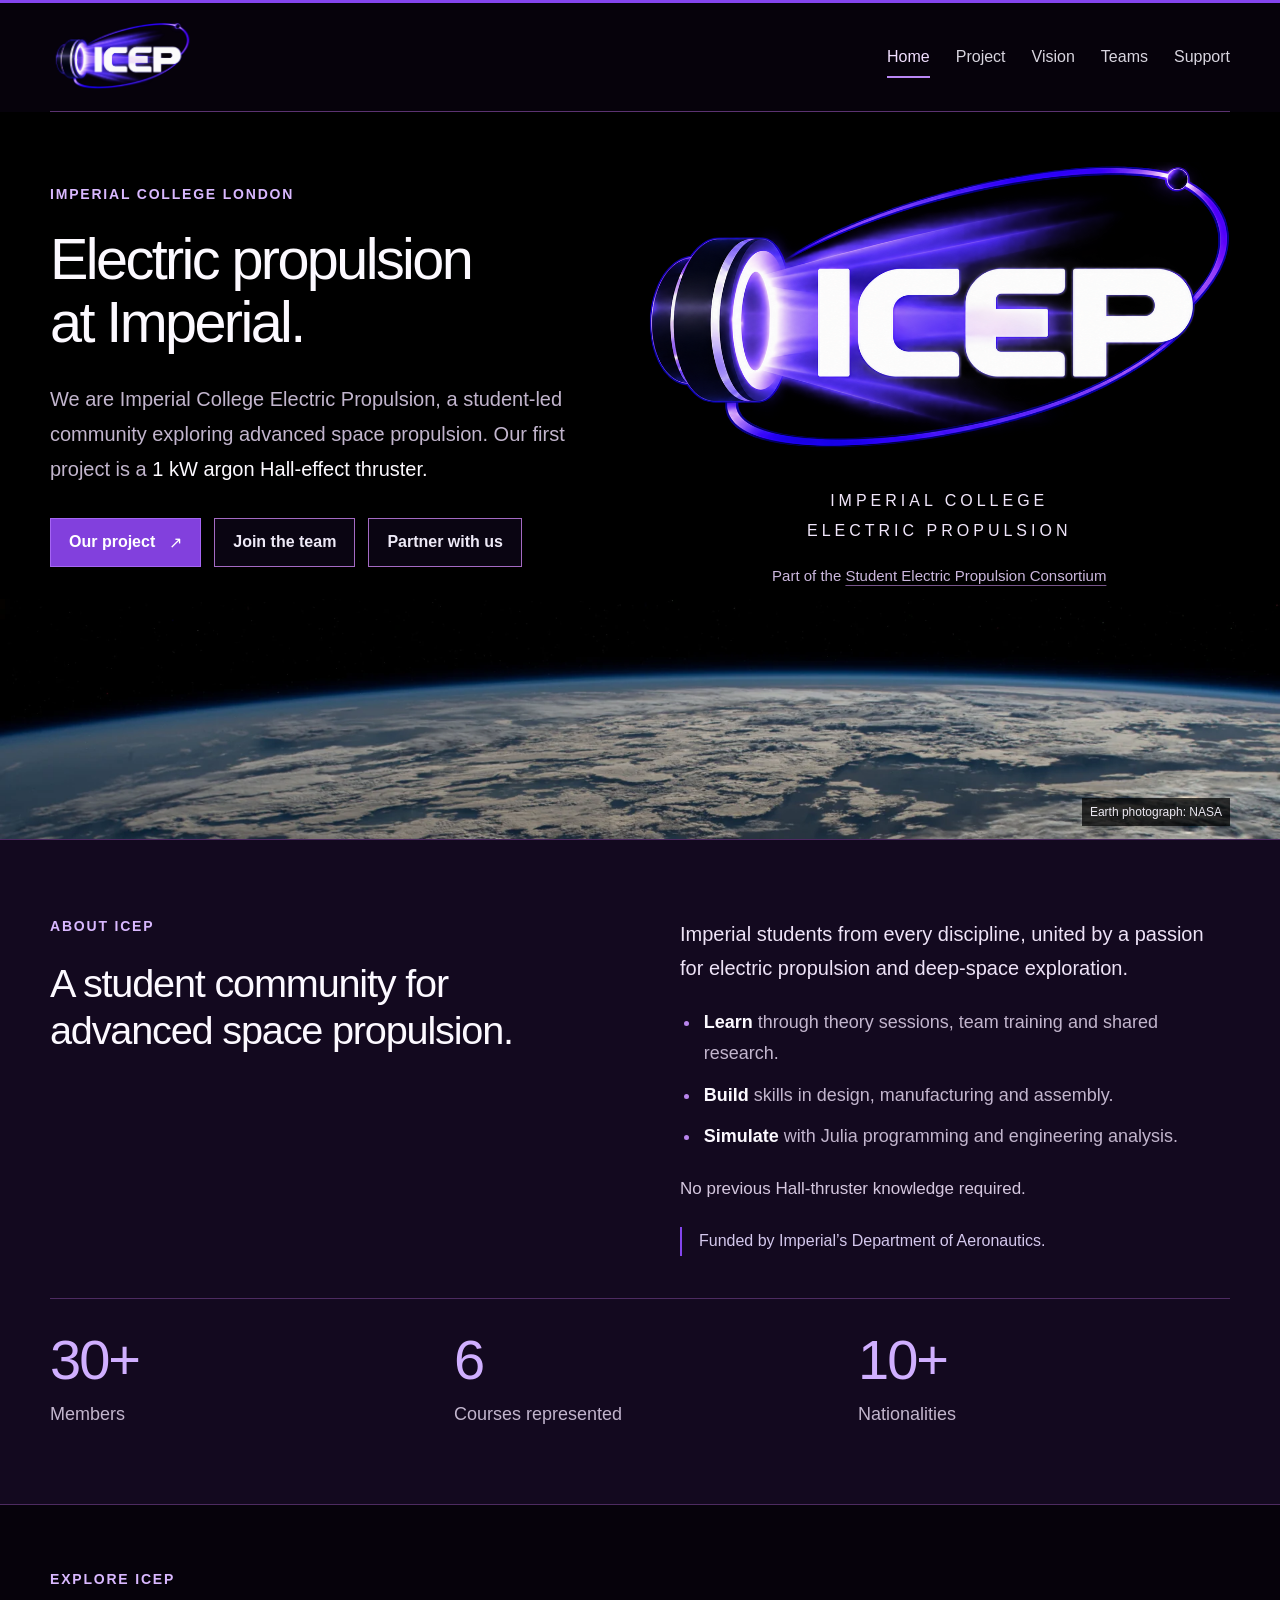
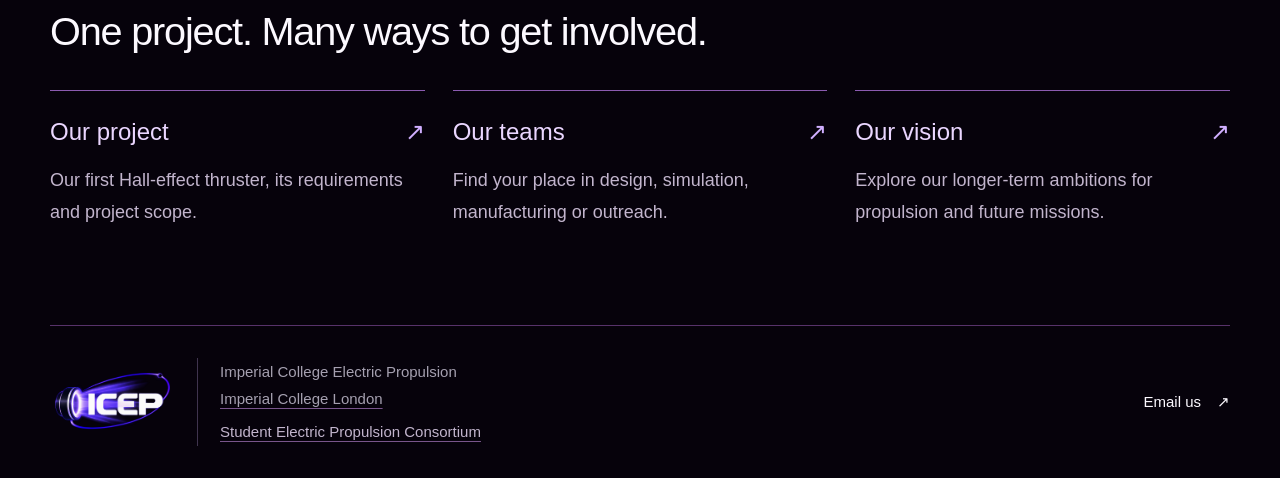
==== multi-page/index.html @ 4b4985ed "Shorten site copy and add a multi-page alternative Turn the About, project scope and future ambition" ====
<!doctype html>
<html lang="en-GB">
<head>
  <meta charset="utf-8">
  <meta name="viewport" content="width=device-width, initial-scale=1">
  <meta name="theme-color" content="#06020b">
  <meta name="description" content="Student-led electric propulsion at Imperial College London. Our first project: a 1 kW argon Hall-effect thruster.">
  <meta property="og:title" content="ICEP | Imperial College Electric Propulsion">
  <meta property="og:description" content="Student-led electric propulsion at Imperial College London. Our first project: a 1 kW argon Hall-effect thruster.">
  <meta property="og:type" content="website">
  <meta property="og:url" content="https://dce521.github.io/icep-website/multi-page/">
  <meta property="og:image" content="https://dce521.github.io/icep-website/assets/icep-logo.jpg">
  <link rel="canonical" href="https://dce521.github.io/icep-website/multi-page/">
  <link rel="icon" href="../assets/favicon-square.png" type="image/png" sizes="64x64">
  <link rel="preload" as="image" href="../assets/nasa-earth-horizon.webp">
  <link rel="stylesheet" href="../style.css?v=20261018-5">
  <link rel="stylesheet" href="multi-page.css?v=20261018-5">
  <title>ICEP | Imperial College Electric Propulsion</title>
</head>
<body id="top" class="multi-page">
  <a class="skip-link" href="#main">Skip to content</a>
  <header class="site-header wrap">
    <a class="brand" href="index.html" aria-label="ICEP home"><img src="../assets/icep-mark.webp" alt="Imperial College Electric Propulsion" width="1200" height="572" decoding="async"></a>
    <nav aria-label="Main navigation">
      <a href="index.html" aria-current="page">Home</a>
      <a href="project.html">Project</a>
      <a href="vision.html">Vision</a>
      <a href="teams.html">Teams</a>
      <a href="support.html">Support</a>
    </nav>
  </header>
  <main id="main">
<div class="hero-sky">
    <section class="hero wrap" aria-labelledby="hero-title">
      <div class="hero-copy">
        <p class="eyebrow">Imperial College London</p>
        <h1 id="hero-title">Electric propulsion<br>at Imperial.</h1>
        <p class="hero-intro">We are Imperial College Electric Propulsion, a student-led community exploring advanced space propulsion. Our first project is a <strong>1 kW argon Hall-effect thruster.</strong></p>
        <div class="hero-actions"><a class="button button-primary" href="project.html">Our project <span aria-hidden="true">↗</span></a><a class="button button-secondary" href="support.html#involved">Join the team</a><a class="button button-secondary" href="support.html#sponsor-contact">Partner with us</a></div>
      </div>
      <div class="hero-art"><img src="../assets/icep-mark.webp" alt="ICEP’s violet thruster and orbit logo" width="1200" height="572" decoding="async" fetchpriority="high"><p class="hero-wordmark">Imperial College<br>Electric Propulsion</p><p class="consortium-subtitle">Part of the <a href="https://www.isepc.org/" target="_blank" rel="noopener noreferrer">Student Electric Propulsion Consortium<span class="sr-only"> (opens in a new tab)</span></a></p></div>
    </section>
    <p class="earth-credit"><a href="https://www.nasa.gov/image-article/earths-limb-or-horizon/" target="_blank" rel="noopener noreferrer">Earth photograph: NASA<span class="sr-only"> (opens in a new tab)</span></a></p>
    </div>
    
<section class="about-section" id="about" aria-labelledby="about-title">
      <div class="wrap section-grid">
        <div><p class="eyebrow">About ICEP</p><h2 id="about-title">A student community for advanced space propulsion.</h2></div>
        <div class="section-copy">
          <p class="about-lead">Imperial students from every discipline, united by a passion for electric propulsion and deep-space exploration.</p>
          <ul class="digest-list about-features"><li><strong>Learn</strong> through theory sessions, team training and shared research.</li><li><strong>Build</strong> skills in design, manufacturing and assembly.</li><li><strong>Simulate</strong> with Julia programming and engineering analysis.</li></ul>
          <p class="welcome-note">No previous Hall-thruster knowledge required.</p>
          <p class="support-note">Funded by Imperial’s Department of Aeronautics.</p>
        </div>
      </div>
      <dl class="community-stats wrap" aria-label="Our community">
        <div><dt>Members</dt><dd>30+</dd></div>
        <div><dt>Courses represented</dt><dd>6</dd></div>
        <div><dt>Nationalities</dt><dd>10+</dd></div>
      </dl>
    </section>
    
    <section class="page-paths wrap" aria-labelledby="explore-title">
      <p class="eyebrow">Explore ICEP</p>
      <h2 id="explore-title">One project. Many ways to get involved.</h2>
      <div class="page-path-grid">
        <a href="project.html"><h3>Our project <span aria-hidden="true">↗</span></h3><p>Our first Hall-effect thruster, its requirements and project scope.</p></a>
        <a href="teams.html"><h3>Our teams <span aria-hidden="true">↗</span></h3><p>Find your place in design, simulation, manufacturing or outreach.</p></a>
        <a href="vision.html"><h3>Our vision <span aria-hidden="true">↗</span></h3><p>Explore our longer-term ambitions for propulsion and future missions.</p></a>
      </div>
    </section>
  </main>
<footer class="site-footer wrap">
    <div class="footer-identity"><a class="footer-logo" href="index.html" aria-label="ICEP home"><img src="../assets/icep-mark.webp" alt="" width="1200" height="572" decoding="async"></a><p>Imperial College Electric Propulsion<br><a href="https://www.imperial.ac.uk/" target="_blank" rel="noopener noreferrer">Imperial College London<span class="sr-only"> (opens in a new tab)</span></a><br><span class="footer-consortium"><a href="https://www.isepc.org/" target="_blank" rel="noopener noreferrer">Student Electric Propulsion Consortium<span class="sr-only"> (opens in a new tab)</span></a></span></p></div>
    <a class="footer-link" href="mailto:icelectricprop@gmail.com">Email us <span aria-hidden="true">↗</span></a>
  </footer>

</body>
</html>
---- style.css ----
:root{--black:#06020b;--panel:#13091f;--white:#fcf9ff;--muted:#c2b5cd;--purple:#8445ee;--lilac:#d0afff;--line:#40284e;--max:1180px;font-family:Arial,Helvetica,sans-serif;color:var(--white);background:var(--black);font-synthesis:none}
*{box-sizing:border-box}html{scroll-behavior:auto;scroll-padding-top:30px}body{margin:0;-webkit-font-smoothing:antialiased;border-top:3px solid var(--purple)}a{color:inherit;text-decoration:none}a:focus-visible{outline:2px solid var(--lilac);outline-offset:6px}img{display:block;max-width:100%;height:auto}::selection{background:var(--purple);color:#fff}
.wrap{width:min(calc(100% - 96px),var(--max));margin-inline:auto}.skip-link{position:fixed;top:10px;left:10px;z-index:10;padding:12px 18px;background:#fff;color:#000;transform:translateY(-160%)}.skip-link:focus{transform:translateY(0)}.sr-only{position:absolute;width:1px;height:1px;padding:0;margin:-1px;overflow:hidden;clip:rect(0,0,0,0);white-space:nowrap;border:0}
.site-header{display:flex;align-items:center;justify-content:space-between;gap:32px;min-height:109px;border-bottom:1px solid var(--line)}.brand{display:block;width:120px;flex-shrink:0}.brand img{width:100%}nav{display:flex;align-items:center;gap:32px;font-size:18px}nav a{padding:12px 0;color:#d8d5df}nav a:hover,.footer-link:hover{color:var(--lilac)}.external-link{display:flex;align-items:center;gap:12px}
.hero{display:grid;grid-template-columns:1.05fr 1.15fr;align-items:center;gap:12px;min-height:570px;padding-block:57px 65px}.hero-copy{position:relative;z-index:1}.eyebrow{text-transform:uppercase;font-size:14px;font-weight:600;letter-spacing:1.8px;line-height:1.5;color:var(--lilac);margin:0 0 23px}h1{font-size:clamp(48px,4.5vw,72px);font-weight:500;line-height:1.1;letter-spacing:-2.6px;margin:0 0 27px}.hero-intro{font-size:20px;line-height:1.85;max-width:425px;color:var(--muted);margin:0}.hero-intro strong{font-weight:400;color:var(--white)}.hero-actions{display:flex;gap:13px;flex-wrap:wrap;margin-top:31px}.button{display:inline-flex;align-items:center;justify-content:center;gap:27px;min-height:47px;padding:14px 21px;font-size:16px;font-weight:600;border:1px solid transparent}.button-primary{background:var(--purple);color:white}.button-primary:hover{background:#8247f0}.button-secondary{border-color:#514662;color:#eeeaf7}.button-secondary:hover{border-color:var(--lilac)}.hero-art{min-width:0;align-self:center;margin-right:-24px}.hero-art img{width:100%;height:auto}
.about-section{background:var(--panel);border-block:1px solid var(--line);padding-block:76px}.section-grid{display:grid;grid-template-columns:1fr 1fr;gap:80px}h2{font-size:clamp(34px,3.1vw,48px);line-height:1.2;letter-spacing:-1.2px;font-weight:500;margin:0}.section-copy{padding-top:1px}.section-copy p,.project-intro>p,.involved-grid p{font-size:18px;line-height:1.85;color:var(--muted);margin:0 0 18px}.section-copy p:last-child{margin-bottom:0}.section-copy .support-note{font-size:16px;color:#d4c8ed;border-left:2px solid var(--purple);padding-left:17px;margin-top:26px}
.project-section{padding-block:76px 72px}.project-heading{display:flex;align-items:center;justify-content:space-between;gap:25px;margin-bottom:30px}.project-heading .eyebrow{margin:0}.status{font-size:14px;color:#d3bfff;border:1px solid #4d376c;background:#211332;padding:7px 12px;border-radius:3px}.project-grid{display:grid;grid-template-columns:1.1fr .9fr;gap:100px}.project-intro h2{font-size:clamp(40px,3.7vw,56px);margin-bottom:25px}.project-intro>p{max-width:450px}.project-facts{display:grid;grid-template-columns:1fr 1fr;align-content:start;gap:32px 30px;margin:4px 0 0;border-top:1px solid var(--line);padding-top:23px}.project-facts>div:last-child{grid-column:1/-1;border-top:1px solid var(--line);padding-top:23px}.project-facts dt{font-size:15px;color:var(--muted);margin:0 0 13px}.project-facts dd{font-size:72px;line-height:1;font-weight:400;letter-spacing:-3px;color:var(--lilac);margin:0}.project-facts dd>span{font-size:40px;letter-spacing:-1px}.project-facts .fact-text{font-size:30px;letter-spacing:-.7px;line-height:1.4;color:var(--white);margin-top:22px}.project-facts .fact-scope{font-size:21px;line-height:1.5;letter-spacing:0;color:#e0dbe9}
.work-areas{display:grid;grid-template-columns:repeat(3,1fr);gap:38px;margin-top:48px;border-top:1px solid var(--line);padding-top:29px}.area-line{display:block;width:25px;height:2px;background:var(--purple);margin-bottom:18px}h3{font-size:21px;font-weight:500;line-height:1.4;margin:0 0 14px}.work-areas p{font-size:18px;line-height:1.8;color:var(--muted);margin:0}.text-link{display:inline-flex;align-items:center;gap:24px;font-size:16px;line-height:1.6;color:var(--lilac);padding-block:8px;border-bottom:1px solid #67438f;margin-top:30px}.text-link:hover{color:white;border-color:var(--lilac)}.text-link span[aria-hidden]{font-size:21px}
.involved-section{background:var(--panel);border-block:1px solid var(--line);padding-block:63px 66px}.involved-section .eyebrow{margin-bottom:17px}.involved-section h2{font-size:clamp(34px,3.2vw,48px)}.involved-grid{display:grid;grid-template-columns:1fr 1fr;gap:80px;margin-top:36px}.involved-grid article{padding-top:25px;border-top:1px solid #372d47}.involved-grid h3{font-size:22px;color:#f2eafa}.involved-grid p{margin-bottom:0;max-width:440px}.involved-grid .text-link{margin-top:15px}
.site-footer{display:flex;align-items:center;justify-content:space-between;gap:30px;padding-block:32px}.footer-identity{display:flex;align-items:center;gap:22px}.footer-identity>a{font-size:30px;letter-spacing:-.6px;font-weight:700}.footer-identity p{font-size:14px;color:#a5a0b0;line-height:1.6;margin:0;border-left:1px solid #3f344e;padding-left:22px}.footer-link{font-size:15px;display:flex;gap:16px;padding-block:10px}
@media(min-width:1450px){.hero{min-height:610px}.hero-art{margin-right:-40px}}
@media(max-width:1000px){.wrap{width:calc(100% - 64px)}.hero{grid-template-columns:1.15fr 1fr;min-height:520px;gap:0}.hero-art{margin-right:-15px}.hero-intro{font-size:18px}.section-grid{gap:45px}.project-grid{gap:50px}.involved-grid{gap:50px}.work-areas{gap:28px}.project-facts .fact-text{font-size:26px}}
@media(max-width:740px){.wrap{width:calc(100% - 40px)}.site-header{min-height:92px;gap:18px}.brand{width:95px}nav{gap:18px;font-size:15px}.external-link{gap:5px}.hero{grid-template-columns:1fr;padding-block:38px 23px;gap:14px;min-height:0}.eyebrow{font-size:13px;margin-bottom:19px}h1{font-size:clamp(44px,7.2vw,56px);letter-spacing:-1.8px;margin-bottom:23px}.hero-intro{max-width:470px;font-size:18px}.hero-actions{margin-top:25px}.hero-art{margin:0 auto;width:min(100%,470px)}.section-grid{grid-template-columns:1fr;gap:26px}.about-section{padding-block:49px}.section-copy p,.project-intro>p,.involved-grid p{font-size:18px}.project-section{padding-block:49px}.project-heading{margin-bottom:28px}.project-grid{grid-template-columns:1fr;gap:20px}.project-intro h2{font-size:42px}.project-facts{margin-top:2px;gap:24px;padding-top:22px}.project-facts dd{font-size:62px}.project-facts .fact-text{font-size:28px;margin-top:15px}.project-facts .fact-scope{font-size:19px}.project-facts>div:last-child{padding-top:18px}.work-areas{grid-template-columns:1fr;gap:25px;margin-top:32px;padding-top:26px}.work-areas article{display:grid;grid-template-columns:20px 1fr;gap:0 15px}.area-line{width:17px;margin-top:10px;margin-bottom:0}.work-areas h3{margin:0 0 9px;font-size:20px}.work-areas p{grid-column:2;font-size:18px}.project-section>.text-link{margin-top:25px}.involved-section{padding-block:47px}.involved-grid{gap:26px;grid-template-columns:1fr;margin-top:27px}.involved-grid article{padding-top:22px}.involved-grid .text-link{margin-top:11px}.footer-identity{gap:15px}.footer-identity p{padding-left:15px;font-size:12px}.footer-identity>a{font-size:26px}.footer-link{font-size:14px;gap:10px}.site-footer{padding-block:27px;gap:15px}}
@media(max-width:440px){.site-header{flex-wrap:wrap;justify-content:center;gap:0;padding-block:7px 12px}.brand{width:106px}nav{width:100%;justify-content:center;gap:23px;font-size:14px}nav a{padding-block:8px}.hero{padding-top:32px}h1{font-size:44px}.button{font-size:15px;padding:13px 18px;min-height:44px}.hero-actions{gap:10px}.hero-art{margin-top:0}.project-intro h2{font-size:40px}.project-facts{grid-template-columns:.8fr 1.2fr}.project-facts .fact-text{font-size:28px}.footer-identity p{font-size:12px;max-width:160px}.footer-identity{gap:10px}.footer-identity p{padding-left:10px}.footer-link{gap:5px}.status{font-size:13px;padding:6px 9px}}
.brand{width:145px}
nav{gap:26px}
.teams-section{border-top:1px solid var(--line);padding-block:66px 70px}
.teams-heading{display:grid;grid-template-columns:1.2fr 1fr;align-items:end;gap:80px;margin-bottom:34px}
.teams-heading .eyebrow{margin-bottom:17px}
.teams-heading>p{font-size:18px;line-height:1.8;color:var(--muted);margin:0;max-width:360px}
.team-list{border-top:1px solid var(--line)}
.team-list article{display:grid;grid-template-columns:32px 1fr 1.6fr;align-items:start;gap:25px;padding:25px 0;border-bottom:1px solid var(--line)}
.team-number{color:var(--lilac);font-size:14px;line-height:2.4}
.team-list h3{font-size:22px;line-height:1.6;margin:0}
.team-list p{font-size:18px;line-height:1.85;color:var(--muted);margin:0;max-width:490px}
.social-links{list-style:none;margin:36px 0 0;padding:24px 0 0;display:flex;flex-wrap:wrap;gap:12px 32px;border-top:1px solid var(--line)}
.social-links a{display:flex;align-items:center;gap:15px;font-size:16px;color:#ddd6eb;padding-block:8px}
.social-links a:hover{color:var(--lilac)}
.email-link{overflow-wrap:anywhere}
.sponsors-section{display:grid;grid-template-columns:1fr 1fr;gap:80px;align-items:start;padding-block:65px 68px}
.sponsors-section .eyebrow{margin-bottom:17px}
.sponsor-item{padding-top:8px}
.sponsor-logo{display:block;width:min(100%,340px);padding-block:12px}
.sponsor-logo img{width:100%;height:auto}
.sponsor-item p{font-size:18px;line-height:1.7;color:#e8e3ef;margin:17px 0 0}
.sponsor-item p span{display:block;color:var(--muted);font-size:15px;margin-top:3px}
.site-footer{border-top:1px solid var(--line)}
@media(max-width:1000px){nav{gap:22px;font-size:16px}.brand{width:135px}.teams-heading{gap:45px}.team-list article{grid-template-columns:24px 1fr 1.5fr;gap:20px}.sponsors-section{gap:50px}}
@media(max-width:740px){.brand{width:115px}nav{gap:17px;font-size:15px}.teams-section{padding-block:47px}.teams-heading{grid-template-columns:1fr;gap:19px;margin-bottom:27px}.team-list article{grid-template-columns:22px 1fr;gap:6px 15px;padding:22px 0}.team-list h3{font-size:21px}.team-list p{grid-column:2}.team-number{line-height:2.5}.social-links{gap:8px 26px;margin-top:28px;padding-top:18px}.social-links a{font-size:15px;gap:10px}.sponsors-section{grid-template-columns:1fr;gap:28px;padding-block:47px}.sponsor-logo{width:min(100%,310px)}.sponsor-item{padding-top:0}}
@media(max-width:620px){.site-header{flex-wrap:wrap;justify-content:center;gap:10px;padding-block:17px 12px}.brand{width:132px}nav{width:100%;justify-content:center;flex-wrap:wrap;gap:4px 22px;font-size:15px}nav a{padding-block:8px}}
.hero-sky{position:relative;isolation:isolate;background:#000}
.hero-art{margin-left:5px}
.hero-wordmark{font-size:16px;font-weight:400;letter-spacing:4px;text-align:center;text-transform:uppercase;line-height:1.9;color:#e6deee;margin:24px 0 0}
.team-group{margin-top:42px}
.team-group-heading{display:flex;justify-content:space-between;align-items:start;gap:40px;margin-bottom:22px}
.team-group-heading h3{font-size:28px;letter-spacing:-.4px;line-height:1.3;margin:0}
.team-group-heading>p{font-size:16px;line-height:1.8;color:var(--muted);max-width:360px;margin:3px 0 0}
.team-role h4{font-size:21px;line-height:1.5;font-weight:500;margin:0}
.team-role .role-name{font-size:14px;line-height:1.65;color:#c5bdcf;margin:4px 0 0;max-width:245px}
.marketing-role{display:grid;grid-template-columns:1fr 1.6fr;gap:40px;border-left:2px solid var(--purple);padding:5px 0 5px 25px;margin-top:40px}
.marketing-role .eyebrow{font-size:12px;margin:0 0 9px}
.marketing-role h3{font-size:24px;margin:0}
.marketing-role>p{font-size:18px;line-height:1.85;color:var(--muted);margin:0;align-self:center;max-width:550px}
.footer-logo{display:block;flex-shrink:0;width:125px}
.footer-logo img{width:100%;height:auto}
.footer-identity{min-width:0}
@media(max-width:1000px){.team-group-heading>p{max-width:310px}.marketing-role{gap:30px}.hero-wordmark{font-size:14px;letter-spacing:3px}}
@media(max-width:740px){.hero-art{margin:7px auto 16px}.hero-wordmark{font-size:14px;letter-spacing:3px;margin-top:18px}.team-group{margin-top:33px}.team-group-heading{flex-direction:column;gap:11px;margin-bottom:20px}.team-group-heading h3{font-size:26px}.team-group-heading>p{margin:0;max-width:440px}.team-role h4{font-size:20px}.team-list article>.team-role{grid-column:2}.team-list article>p{margin-top:8px}.team-role .role-name{font-size:15px;max-width:300px}.marketing-role{grid-template-columns:1fr;gap:17px;margin-top:30px;padding-left:18px}.footer-logo{width:105px}.footer-identity p{font-size:12px}}
@media(max-width:620px){.site-footer{align-items:start;flex-wrap:wrap;gap:15px}.footer-identity{width:100%;gap:16px}.footer-identity p{font-size:13px;line-height:1.7;padding-left:16px}.footer-logo{width:100px}.site-footer>.footer-link{margin-left:116px}.hero-wordmark{font-size:13px;letter-spacing:2.5px}}
.project-scope{margin-top:37px;padding-top:31px;border-top:1px solid var(--line)}
.scope-heading{display:grid;grid-template-columns:1fr 1.3fr;gap:65px;align-items:start;margin-bottom:29px}
.scope-heading h3{font-size:28px;letter-spacing:-.4px;line-height:1.4;margin:0}
.scope-heading>p{font-size:18px;line-height:1.85;color:var(--muted);margin:0;max-width:520px}
.scope-grid{display:grid;grid-template-columns:repeat(3,1fr);gap:34px}
.scope-grid article{border-top:1px solid #49345e;padding-top:20px}
.scope-grid h4,.future-scope h4{font-size:19px;line-height:1.5;font-weight:500;margin:0 0 12px}
.scope-grid p,.future-scope p{font-size:16px;line-height:1.9;color:var(--muted);margin:0}
.future-scope{display:grid;grid-template-columns:.7fr 1.8fr;gap:42px;margin-top:30px;padding:22px 0 0;border-top:1px solid var(--line)}
.future-scope h4{color:var(--lilac);font-size:18px}
@media(max-width:1000px){.scope-heading{gap:40px}.scope-grid{gap:25px}.future-scope{gap:30px}}
@media(max-width:740px){.scope-heading{grid-template-columns:1fr;gap:16px;margin-bottom:24px}.scope-heading h3{font-size:26px}.scope-grid{grid-template-columns:1fr;gap:23px}.scope-grid article{padding-top:18px}.scope-grid p,.future-scope p{font-size:18px}.future-scope{grid-template-columns:1fr;gap:0;margin-top:27px}.project-scope{margin-top:29px;padding-top:25px}}
.site-header{border-bottom-color:#5b3270}
.hero{min-height:630px;padding-block:53px 135px}
.hero-wordmark{color:#f1e6fb}
.eyebrow{color:#d9b8ff}
.button-primary{background:#8240dd;border-color:#a566f3}
.button-primary:hover{background:#7540cf}
.button-secondary{border-color:#a46ac3;background:#140a2580}
.about-section,.involved-section{border-color:#4d2b61}
.project-grid{grid-template-columns:1.12fr 1fr;gap:52px;align-items:center}
.project-intro h2{font-size:clamp(40px,3.5vw,54px);margin-bottom:22px}
.project-intro>p{max-width:520px}
.project-intro .project-facts{grid-template-columns:.8fr .9fr 1.3fr;gap:18px;margin-top:25px;padding-top:22px;border-color:#57336c}
.project-intro .project-facts>div:last-child{grid-column:auto;border:0;padding:0}
.project-intro .project-facts dd{font-size:50px;letter-spacing:-1.8px}
.project-intro .project-facts dd>span{font-size:30px}
.project-intro .project-facts .fact-text{font-size:26px;letter-spacing:-.4px;line-height:1.6;margin-top:7px}
.project-intro .project-facts .fact-scope{font-size:18px;letter-spacing:0;line-height:1.7;margin-top:7px}
.project-visual{margin:0;min-width:0}
.project-image-wrap{background:#080a1d;border:1px solid #6e4288;padding:23px 19px;min-height:330px;display:flex;align-items:center;justify-content:center}
.project-image-wrap img{width:100%;height:auto;max-height:none;object-fit:contain}
.project-visual figcaption{display:flex;justify-content:space-between;flex-wrap:wrap;gap:7px 15px;font-size:14px;line-height:1.7;color:#e0c8ed;padding-top:13px}
.project-visual figcaption>span:last-child{color:#b8a2c5;font-size:13px}
.team-list article{border-color:#42264f}
.team-group-heading h3{color:#e9c7ff}
.team-number{color:#ef8edb}
.scope-grid article{border-color:#a451b7}
.marketing-role{border-left-color:#d977cf;background:#1a0d28;padding:22px 24px}
.social-links{border-color:#57326a}
.sponsors-section{border-top:1px solid #4d2b61}
.site-footer{border-color:#57326a}
@media(max-width:1000px){.project-grid{gap:34px}.project-image-wrap{padding:19px 15px;min-height:300px}.project-intro .project-facts{gap:13px}.project-intro .project-facts .fact-scope{font-size:16px}}
@media(max-width:740px){.hero{min-height:0;padding-block:38px 143px}.project-grid{grid-template-columns:1fr;gap:29px}.project-intro h2{font-size:42px}.project-visual{max-width:520px;width:100%;margin-inline:auto}.project-image-wrap{min-height:0;padding:22px}.project-image-wrap img{max-height:none}.project-intro .project-facts{margin-top:24px;gap:18px}.project-intro .project-facts dd{font-size:48px}.project-intro .project-facts .fact-text{font-size:26px}.project-intro .project-facts .fact-scope{font-size:18px}.project-visual figcaption{font-size:14px}.marketing-role{padding:21px 18px}}
@media(max-width:440px){.project-intro h2{font-size:40px}.project-intro .project-facts{grid-template-columns:.75fr .85fr 1.3fr;gap:12px}.project-intro .project-facts dt{font-size:13px}.project-intro .project-facts dd{font-size:42px}.project-intro .project-facts dd>span{font-size:26px}.project-intro .project-facts .fact-text{font-size:21px}.project-intro .project-facts .fact-scope{font-size:15px}.project-image-wrap{padding:17px}}
.hero-sky::before{content:"";position:absolute;z-index:-1;left:0;right:0;bottom:0;height:240px;pointer-events:none;background:#000 url("assets/nasa-earth-horizon.webp") center 18% / cover no-repeat}
.hero{min-height:670px;padding-block:50px 250px}
.earth-credit{position:absolute;right:max(48px,calc((100% - 1180px)/2));bottom:13px;font-size:13px;line-height:1.5;color:#ece9f2;background:#000b;padding:5px 8px;margin:0}
.earth-credit a:hover{color:var(--lilac)}
@media(max-width:740px){.hero{min-height:0;padding-block:38px 235px}.hero-sky::before{height:210px;background-position:center 18%}.earth-credit{right:20px;bottom:12px;font-size:12px}}
@media(prefers-reduced-motion:reduce){html{scroll-behavior:auto}}

/* Readable type and expanded community and project information. */
body{font-size:18px}
nav{flex-wrap:wrap;justify-content:flex-end;gap:10px 26px;font-size:16px}
.hero-intro{max-width:550px;line-height:1.75}
.consortium-subtitle{font-size:16px;line-height:1.6;color:var(--lilac);margin:-9px 0 24px;max-width:500px}
.consortium-subtitle a,.footer-identity p a{text-decoration:underline;text-decoration-color:#78558b;text-underline-offset:4px}
.consortium-subtitle a:hover,.footer-identity p a:hover{color:#fff;text-decoration-color:var(--lilac)}
.community-stats{display:grid;grid-template-columns:repeat(3,minmax(0,1fr));gap:32px;margin-top:42px;margin-bottom:0;padding-top:30px;border-top:1px solid #4d2b61}
.community-stats>div{display:flex;flex-direction:column;gap:10px}
.community-stats dt{font-size:18px;line-height:1.5;color:var(--muted)}
.community-stats dd{order:-1;font-size:56px;line-height:1.1;letter-spacing:-2px;color:var(--lilac);margin:0}
.project-intro .project-facts{grid-template-columns:repeat(2,minmax(0,1fr));gap:26px 24px}
.project-intro .project-facts>div,.project-intro .project-facts>div:last-child{grid-column:auto;border:0;padding:0;min-width:0}
.project-intro .project-facts dt{font-size:15px;line-height:1.5;margin-bottom:9px}
.project-intro .project-facts .fact-text{font-size:28px;line-height:1.35;margin-top:0}
.project-intro .project-facts .fact-scope{font-size:18px;line-height:1.5;margin-top:0}
.future-scope{display:block;padding-top:32px;margin-top:38px}
.future-heading{max-width:860px;margin-bottom:27px}
.future-heading h3{font-size:30px;line-height:1.3;color:var(--lilac);margin-bottom:15px}
.future-heading>p{font-size:18px;line-height:1.8}
.future-grid{display:grid;grid-template-columns:repeat(2,minmax(0,1fr));gap:28px 38px}
.future-grid article{padding-top:20px;border-top:1px solid #49345e;min-width:0}
.future-grid h4{font-size:22px;color:var(--white);margin-bottom:12px}
.future-grid p{font-size:18px;line-height:1.8}
.team-list article{grid-template-columns:30px minmax(0,1.1fr) minmax(0,1.5fr)}
.team-role h4{overflow-wrap:break-word}
.team-group-heading>p,.teams-heading>p,.involved-grid p{max-width:none}
.team-list p,.section-copy p,.project-intro>p,.involved-grid p{line-height:1.8}
.team-number{font-size:15px}
.footer-identity{flex:1}
.footer-identity p{font-size:15px;line-height:1.85;max-width:550px}
.footer-consortium{display:inline-block;margin-top:5px;color:var(--muted)}
.earth-credit{font-size:12px}
@media(max-width:1000px){nav{gap:8px 20px;font-size:15px}.section-grid,.teams-heading,.involved-grid{gap:36px}.project-grid{gap:30px}.hero-intro{font-size:19px}}
@media(max-width:740px){.hero-intro{font-size:18px}.consortium-subtitle{font-size:15px}.hero-wordmark{font-size:14px;letter-spacing:2.5px}.section-copy p,.project-intro>p,.involved-grid p,.scope-grid p,.future-grid p,.team-list p,.marketing-role>p,.scope-heading>p,.teams-heading>p,.team-group-heading>p{font-size:17px}.community-stats{gap:18px;margin-top:30px}.community-stats dd{font-size:44px}.community-stats dt{font-size:15px}.project-intro .project-facts{gap:24px}.project-intro .project-facts .fact-scope{font-size:17px}.future-grid{grid-template-columns:1fr;gap:24px}.future-heading h3{font-size:28px}.team-list article{grid-template-columns:22px minmax(0,1fr);gap:6px 15px}.team-list article>.team-role,.team-list article>p{grid-column:2}.team-role h4{font-size:21px}.footer-identity p{font-size:14px;max-width:none}.footer-link{font-size:15px}.earth-credit{font-size:11px}}
@media(max-width:620px){nav{justify-content:center;font-size:15px;gap:4px 18px}.site-header{gap:14px}.footer-identity{align-items:start}.footer-identity p{font-size:14px;max-width:none}.site-footer>.footer-link{margin-left:116px}}
@media(max-width:440px){h1{font-size:44px}.project-intro h2{font-size:40px}.button{font-size:16px}.status{font-size:13px}.community-stats{gap:12px}.community-stats dd{font-size:40px}.community-stats dt{font-size:14px}.project-intro .project-facts{grid-template-columns:repeat(2,minmax(0,1fr));gap:22px 18px}.project-intro .project-facts dd{font-size:44px}.project-intro .project-facts dd>span{font-size:26px}.project-intro .project-facts .fact-text{font-size:26px}.project-intro .project-facts .fact-scope{font-size:16px}.project-intro .project-facts dt{font-size:14px}.footer-identity p{font-size:14px}}

/* Team hierarchy with two branches and readable role cards. */
.hero-actions .button{gap:14px;padding-inline:18px}
#sponsor-contact{scroll-margin-top:35px}
.team-map{margin-top:38px}
.team-map-root{position:relative;width:max-content;margin:0 auto;padding:15px 40px;border:1px solid #aa7af0;border-radius:999px;background:#25113e;color:#f4e8ff;font-size:24px;font-weight:600;letter-spacing:1px;line-height:1.2}
.team-map-root::after{content:"";position:absolute;left:50%;bottom:-17px;width:1px;height:17px;background:#78569b}
.team-branches{position:relative;display:grid;grid-template-columns:repeat(2,minmax(0,1fr));gap:30px;margin-top:33px;align-items:start}
.team-branches::before{content:"";position:absolute;left:calc(25% - 7.5px);right:calc(25% - 7.5px);top:-17px;height:1px;background:#78569b}
.team-branch{position:relative;min-width:0;border:1px solid #664184;border-radius:20px;background:#11091c;padding:28px}
.team-branch::before{content:"";position:absolute;left:50%;top:-17px;width:1px;height:16px;background:#78569b}
.branch-heading{margin-bottom:25px}
.branch-heading .branch-label{font-size:13px;line-height:1.5;letter-spacing:1.4px;text-transform:uppercase;color:#d6b1ff;margin:0 0 10px}
.branch-heading h3{font-size:32px;line-height:1.2;font-weight:500;color:#e5caff;margin:0 0 14px;letter-spacing:-.5px}
.branch-heading>p:last-child{font-size:18px;line-height:1.65;color:var(--muted);margin:0}
.branch-roles{display:grid;gap:16px}
.role-card{min-width:0;border:1px solid #4d335f;border-radius:14px;background:#1b1028;padding:23px}
.role-card h4{font-size:22px;line-height:1.4;font-weight:500;letter-spacing:-.2px;margin:0 0 13px;color:var(--white);overflow-wrap:break-word}
.role-card p{font-size:17px;line-height:1.8;color:#cec1db;margin:0}
.role-tool{display:inline-block;font-size:14px;line-height:1.6;color:#dac5f6;margin-top:18px;padding:5px 11px;background:#291b3c;border-radius:999px}
.simulations-branch{border-color:#5c528b;background:#100c20}
.simulations-branch .branch-label{color:#c1bdff}
.simulations-branch .branch-heading h3{color:#d0cbff}
.simulations-branch .role-card{background:#19142c;border-color:#453b65}
.simulations-branch .role-tool{background:#29213f;color:#d9d2ff}
.team-map .marketing-role{border:1px solid #75475c;border-radius:16px;background:#211122;margin-top:25px;padding:25px 28px;grid-template-columns:1fr 1.65fr;gap:28px}
.team-map .marketing-role .eyebrow{font-size:13px;color:#e8b4d8;letter-spacing:1px;line-height:1.6}
.team-map .marketing-role h3{font-size:25px;line-height:1.3}
.team-map .marketing-role>p{font-size:17px;line-height:1.8;max-width:none}
@media(max-width:1000px){.team-branch{padding:22px}.role-card{padding:20px}.role-card h4{font-size:21px}.branch-heading>p:last-child{font-size:17px}.team-branches{gap:24px}.team-branches::before{left:calc(25% - 6px);right:calc(25% - 6px)}}
@media(max-width:740px){.team-map{margin-top:28px}.team-map-root{font-size:22px;padding:13px 34px}.team-map-root::after,.team-branches::before,.team-branch::before{display:none}.team-branches{grid-template-columns:1fr;gap:22px;margin-top:22px}.team-branch{padding:23px;border-radius:18px}.branch-heading h3{font-size:30px}.role-card{padding:21px}.role-card h4{font-size:21px}.role-card p{font-size:17px}.team-map .marketing-role{grid-template-columns:1fr;gap:17px;margin-top:22px;padding:23px}.team-map .marketing-role>p{font-size:17px}}
@media(max-width:440px){.team-branch{padding:20px 17px}.role-card{padding:19px 17px}.role-card h4{font-size:20px}.branch-heading>p:last-child,.role-card p,.team-map .marketing-role>p{font-size:17px}.team-map .marketing-role{padding:22px 20px}}

/* Consortium attribution beneath the hero logo and a distinct future section. */
.hero-art .consortium-subtitle{font-size:15px;line-height:1.65;text-align:center;max-width:440px;margin:17px auto 0;padding-inline:12px;color:#cbb7dd}
.future-scope{margin-top:52px;padding:38px 32px 32px;border-top:5px solid #a16ce5;border-bottom:1px solid #4d3266;border-radius:0 0 18px 18px;background:#140b21}
.future-heading{max-width:880px;margin-bottom:30px}
.future-heading h3{font-size:34px;margin-bottom:18px}
.future-grid article{border-top-color:#674681}
@media(max-width:740px){.hero-art .consortium-subtitle{font-size:14px;margin-top:15px;max-width:380px}.future-scope{margin-top:38px;padding:29px 22px 25px}.future-heading h3{font-size:29px}}
@media(max-width:440px){.future-scope{padding-inline:18px}.hero-art .consortium-subtitle{padding-inline:0}}

/* Concise lists for the About, scope and ambitions sections. */
.digest-list{padding-left:1.15em;margin:0;color:var(--muted);font-size:18px;line-height:1.75}
.digest-list li{padding-left:3px}
.digest-list li+li{margin-top:10px}
.digest-list li::marker{color:#b985ed}
.section-copy .about-lead{font-size:20px;line-height:1.7;color:#eee3f7;margin-bottom:22px}
.about-features strong{color:var(--white);font-weight:600}
.section-copy .welcome-note{font-size:17px;margin:21px 0 0;color:#d5c7df}
.section-copy .support-note{margin-top:23px}
.scope-grid .digest-list,.future-grid .digest-list{font-size:18px;line-height:1.75}
.future-heading{margin-bottom:24px}
@media(max-width:740px){.digest-list,.scope-grid .digest-list,.future-grid .digest-list{font-size:17px}.section-copy .about-lead{font-size:18px}.digest-list li+li{margin-top:9px}}
---- multi-page/multi-page.css ----
/* Page layouts share ICEP's typography, assets and colour palette. */
.multi-page nav a[aria-current="page"]{color:#f1dfff;box-shadow:inset 0 -2px #b987f5}
.multi-page .page-intro{padding-block:66px 44px;border-bottom:1px solid var(--line)}
.multi-page .page-intro .eyebrow{margin-bottom:19px}
.multi-page .page-intro h1{font-size:clamp(42px,4.2vw,64px);line-height:1.15;max-width:920px;margin-bottom:24px}
.multi-page .page-intro-copy{max-width:770px;font-size:20px;line-height:1.8;color:var(--muted);margin:0}
.multi-page .page-intro+.project-section{padding-top:44px}
.multi-page .page-intro+.teams-section{border-top:0;padding-top:10px}
.multi-page .page-intro+.involved-section{padding-top:14px;border-top:0}
.multi-page .vision-content{margin-top:44px;margin-bottom:0}
.multi-page .vision-content .future-heading h2{font-size:34px;line-height:1.3;color:var(--lilac);margin-bottom:18px}
.multi-page .vision-content .future-grid h3{font-size:22px;line-height:1.5;color:var(--white);margin-bottom:12px}
.multi-page .page-next{display:flex;flex-wrap:wrap;gap:12px 42px;padding-bottom:62px}
.multi-page .project-section+.page-next{margin-top:-28px}
.multi-page .page-paths{padding-block:64px 72px}
.multi-page .page-paths>.eyebrow{margin-bottom:18px}
.multi-page .page-paths>h2{max-width:720px}
.multi-page .page-path-grid{display:grid;grid-template-columns:repeat(3,minmax(0,1fr));gap:28px;margin-top:35px}
.multi-page .page-path-grid>a{display:block;padding:24px 0;border-top:1px solid #8b5bb0}
.multi-page .page-path-grid h3{display:flex;align-items:center;justify-content:space-between;gap:15px;font-size:24px;color:#ead6ff;margin:0 0 15px}
.multi-page .page-path-grid h3 span{font-size:24px;color:var(--lilac)}
.multi-page .page-path-grid p{font-size:18px;line-height:1.8;color:var(--muted);margin:0}
.multi-page .page-path-grid a:hover h3{color:white}
.multi-page .page-path-grid a:hover{border-color:#d4b1ff}
@media(max-width:740px){.multi-page .page-intro{padding-block:43px 32px}.multi-page .page-intro h1{font-size:42px;letter-spacing:-1.4px;margin-bottom:20px}.multi-page .page-intro-copy{font-size:18px;line-height:1.75}.multi-page .page-intro+.project-section{padding-top:33px}.multi-page .page-intro+.teams-section{padding-top:0}.multi-page .vision-content{margin-top:32px}.multi-page .vision-content .future-heading h2{font-size:29px}.multi-page .page-next{padding-bottom:44px;gap:0 25px}.multi-page .project-section+.page-next{margin-top:-18px}.multi-page .page-paths{padding-block:46px}.multi-page .page-path-grid{grid-template-columns:1fr;gap:0;margin-top:28px}.multi-page .page-path-grid>a{padding-block:23px}.multi-page .page-path-grid h3{font-size:23px;margin-bottom:11px}.multi-page .page-path-grid p{font-size:17px}.multi-page .page-path-grid>a:last-child{padding-bottom:0}}
@media(max-width:440px){.multi-page .page-intro h1{font-size:38px}}

.multi-page .branch-heading h2{font-size:32px;line-height:1.2;font-weight:500;color:#e5caff;margin:0 0 14px;letter-spacing:-.5px}
.multi-page .simulations-branch .branch-heading h2{color:#d0cbff}
.multi-page .role-card h3{font-size:22px;line-height:1.4;font-weight:500;letter-spacing:-.2px;margin:0 0 13px;color:var(--white);overflow-wrap:break-word}
.multi-page .team-map .marketing-role h2{font-size:25px;line-height:1.3;letter-spacing:0;margin:0}
.multi-page .involved-grid h2{font-size:22px;line-height:1.4;letter-spacing:0;font-weight:500;color:#f2eafa;margin:0 0 14px}
@media(max-width:1000px){.multi-page .role-card h3{font-size:21px}}
@media(max-width:740px){.multi-page .branch-heading h2{font-size:30px}.multi-page .role-card h3{font-size:21px}}
@media(max-width:440px){.multi-page .role-card h3{font-size:20px}}

.multi-page .vision-content .future-grid h2{font-size:22px;line-height:1.5;letter-spacing:0;font-weight:500;color:var(--white);margin:0 0 12px}
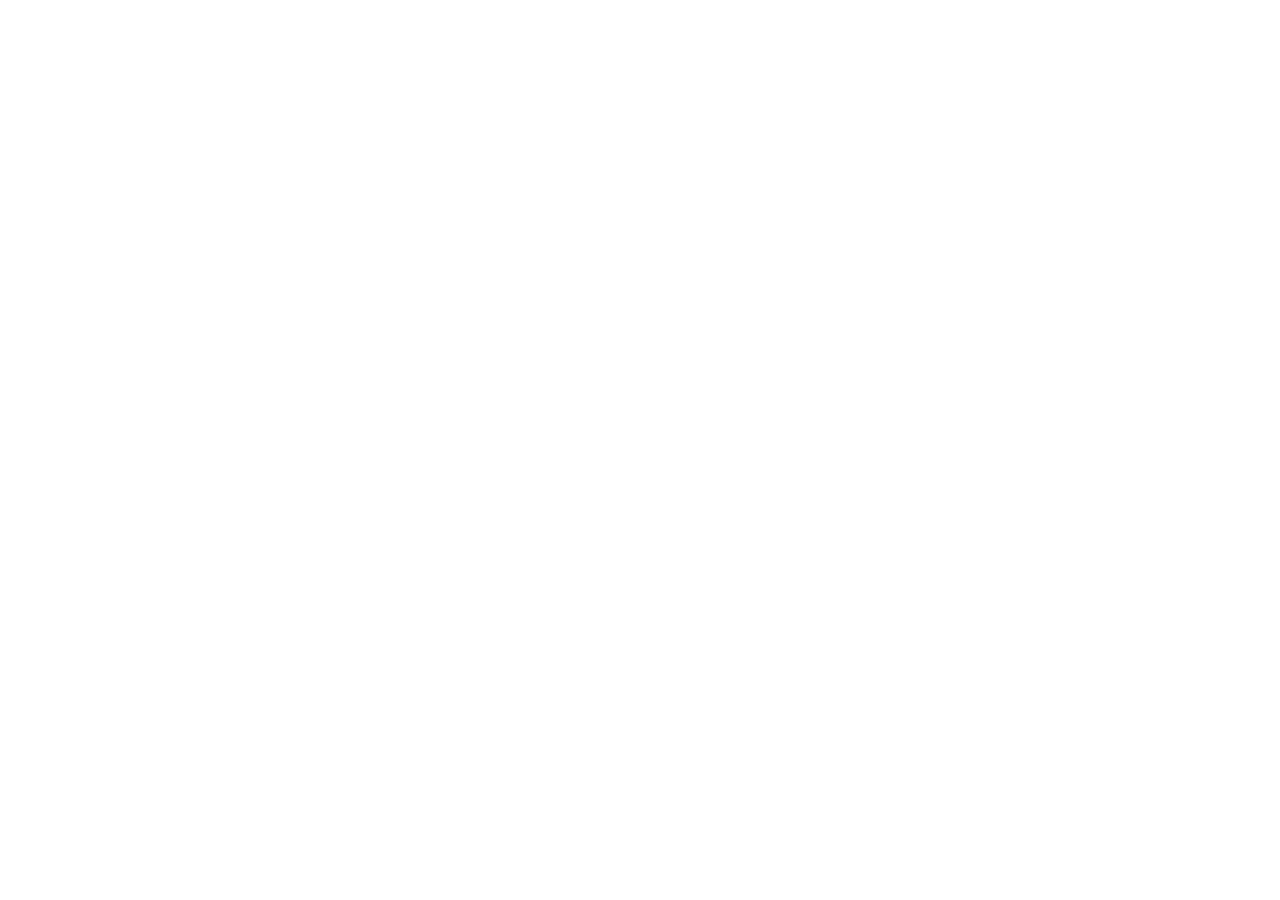
==== commit 24085356: "Publish the multi-page website and restore fuller About and Vision copy Promote the five-page altern" ====
--- a/multi-page/index.html
+++ b/multi-page/index.html
@@ -1,79 +1,2 @@
 <!doctype html>
-<html lang="en-GB">
-<head>
-  <meta charset="utf-8">
-  <meta name="viewport" content="width=device-width, initial-scale=1">
-  <meta name="theme-color" content="#06020b">
-  <meta name="description" content="Student-led electric propulsion at Imperial College London. Our first project: a 1 kW argon Hall-effect thruster.">
-  <meta property="og:title" content="ICEP | Imperial College Electric Propulsion">
-  <meta property="og:description" content="Student-led electric propulsion at Imperial College London. Our first project: a 1 kW argon Hall-effect thruster.">
-  <meta property="og:type" content="website">
-  <meta property="og:url" content="https://dce521.github.io/icep-website/multi-page/">
-  <meta property="og:image" content="https://dce521.github.io/icep-website/assets/icep-logo.jpg">
-  <link rel="canonical" href="https://dce521.github.io/icep-website/multi-page/">
-  <link rel="icon" href="../assets/favicon-square.png" type="image/png" sizes="64x64">
-  <link rel="preload" as="image" href="../assets/nasa-earth-horizon.webp">
-  <link rel="stylesheet" href="../style.css?v=20261018-5">
-  <link rel="stylesheet" href="multi-page.css?v=20261018-5">
-  <title>ICEP | Imperial College Electric Propulsion</title>
-</head>
-<body id="top" class="multi-page">
-  <a class="skip-link" href="#main">Skip to content</a>
-  <header class="site-header wrap">
-    <a class="brand" href="index.html" aria-label="ICEP home"><img src="../assets/icep-mark.webp" alt="Imperial College Electric Propulsion" width="1200" height="572" decoding="async"></a>
-    <nav aria-label="Main navigation">
-      <a href="index.html" aria-current="page">Home</a>
-      <a href="project.html">Project</a>
-      <a href="vision.html">Vision</a>
-      <a href="teams.html">Teams</a>
-      <a href="support.html">Support</a>
-    </nav>
-  </header>
-  <main id="main">
-<div class="hero-sky">
-    <section class="hero wrap" aria-labelledby="hero-title">
-      <div class="hero-copy">
-        <p class="eyebrow">Imperial College London</p>
-        <h1 id="hero-title">Electric propulsion<br>at Imperial.</h1>
-        <p class="hero-intro">We are Imperial College Electric Propulsion, a student-led community exploring advanced space propulsion. Our first project is a <strong>1 kW argon Hall-effect thruster.</strong></p>
-        <div class="hero-actions"><a class="button button-primary" href="project.html">Our project <span aria-hidden="true">↗</span></a><a class="button button-secondary" href="support.html#involved">Join the team</a><a class="button button-secondary" href="support.html#sponsor-contact">Partner with us</a></div>
-      </div>
-      <div class="hero-art"><img src="../assets/icep-mark.webp" alt="ICEP’s violet thruster and orbit logo" width="1200" height="572" decoding="async" fetchpriority="high"><p class="hero-wordmark">Imperial College<br>Electric Propulsion</p><p class="consortium-subtitle">Part of the <a href="https://www.isepc.org/" target="_blank" rel="noopener noreferrer">Student Electric Propulsion Consortium<span class="sr-only"> (opens in a new tab)</span></a></p></div>
-    </section>
-    <p class="earth-credit"><a href="https://www.nasa.gov/image-article/earths-limb-or-horizon/" target="_blank" rel="noopener noreferrer">Earth photograph: NASA<span class="sr-only"> (opens in a new tab)</span></a></p>
-    </div>
-    
-<section class="about-section" id="about" aria-labelledby="about-title">
-      <div class="wrap section-grid">
-        <div><p class="eyebrow">About ICEP</p><h2 id="about-title">A student community for advanced space propulsion.</h2></div>
-        <div class="section-copy">
-          <p class="about-lead">Imperial students from every discipline, united by a passion for electric propulsion and deep-space exploration.</p>
-          <ul class="digest-list about-features"><li><strong>Learn</strong> through theory sessions, team training and shared research.</li><li><strong>Build</strong> skills in design, manufacturing and assembly.</li><li><strong>Simulate</strong> with Julia programming and engineering analysis.</li></ul>
-          <p class="welcome-note">No previous Hall-thruster knowledge required.</p>
-          <p class="support-note">Funded by Imperial’s Department of Aeronautics.</p>
-        </div>
-      </div>
-      <dl class="community-stats wrap" aria-label="Our community">
-        <div><dt>Members</dt><dd>30+</dd></div>
-        <div><dt>Courses represented</dt><dd>6</dd></div>
-        <div><dt>Nationalities</dt><dd>10+</dd></div>
-      </dl>
-    </section>
-    
-    <section class="page-paths wrap" aria-labelledby="explore-title">
-      <p class="eyebrow">Explore ICEP</p>
-      <h2 id="explore-title">One project. Many ways to get involved.</h2>
-      <div class="page-path-grid">
-        <a href="project.html"><h3>Our project <span aria-hidden="true">↗</span></h3><p>Our first Hall-effect thruster, its requirements and project scope.</p></a>
-        <a href="teams.html"><h3>Our teams <span aria-hidden="true">↗</span></h3><p>Find your place in design, simulation, manufacturing or outreach.</p></a>
-        <a href="vision.html"><h3>Our vision <span aria-hidden="true">↗</span></h3><p>Explore our longer-term ambitions for propulsion and future missions.</p></a>
-      </div>
-    </section>
-  </main>
-<footer class="site-footer wrap">
-    <div class="footer-identity"><a class="footer-logo" href="index.html" aria-label="ICEP home"><img src="../assets/icep-mark.webp" alt="" width="1200" height="572" decoding="async"></a><p>Imperial College Electric Propulsion<br><a href="https://www.imperial.ac.uk/" target="_blank" rel="noopener noreferrer">Imperial College London<span class="sr-only"> (opens in a new tab)</span></a><br><span class="footer-consortium"><a href="https://www.isepc.org/" target="_blank" rel="noopener noreferrer">Student Electric Propulsion Consortium<span class="sr-only"> (opens in a new tab)</span></a></span></p></div>
-    <a class="footer-link" href="mailto:icelectricprop@gmail.com">Email us <span aria-hidden="true">↗</span></a>
-  </footer>
-
-</body>
-</html>
+<html lang="en-GB"><head><meta charset="utf-8"><meta name="viewport" content="width=device-width, initial-scale=1"><meta http-equiv="refresh" content="0; url=https://dce521.github.io/icep-website/"><link rel="canonical" href="https://dce521.github.io/icep-website/"><title>ICEP</title></head><body><p>ICEP has moved to its main address. <a href="https://dce521.github.io/icep-website/">Continue to ICEP</a>.</p></body></html>
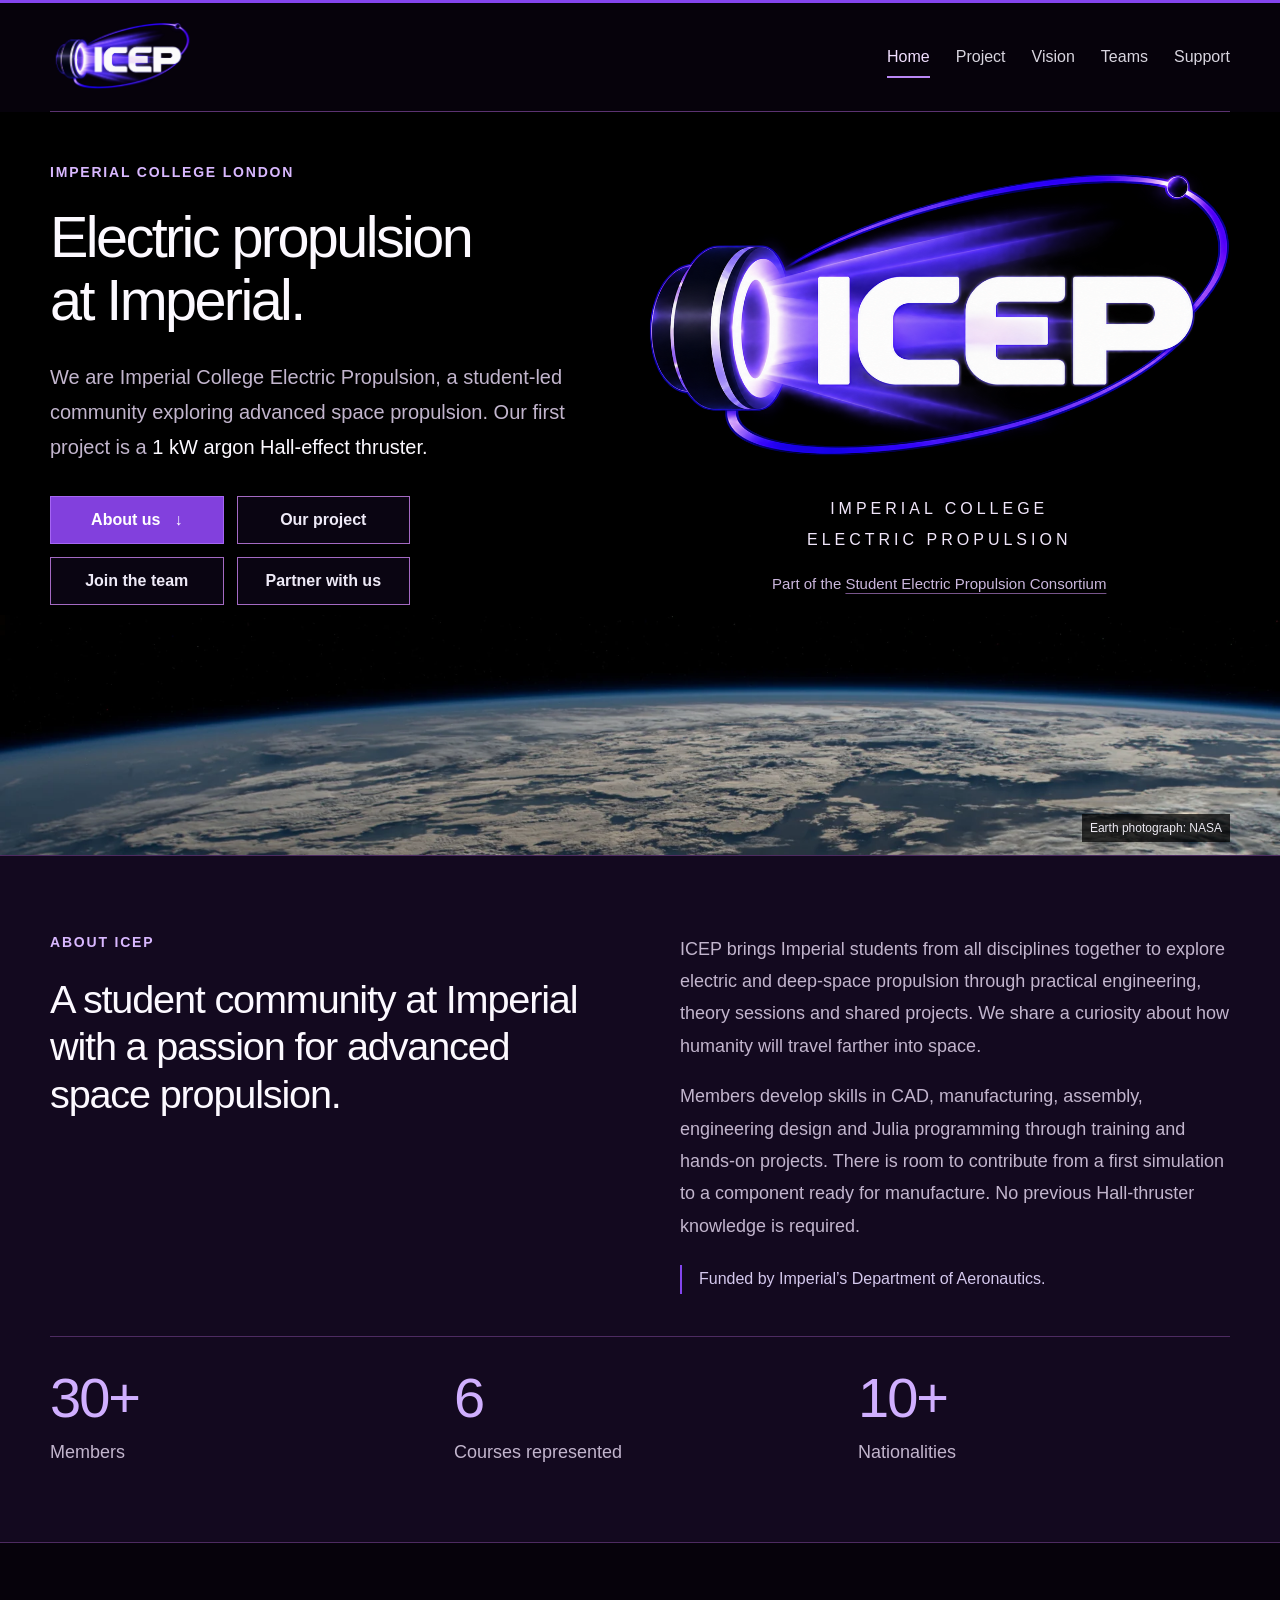
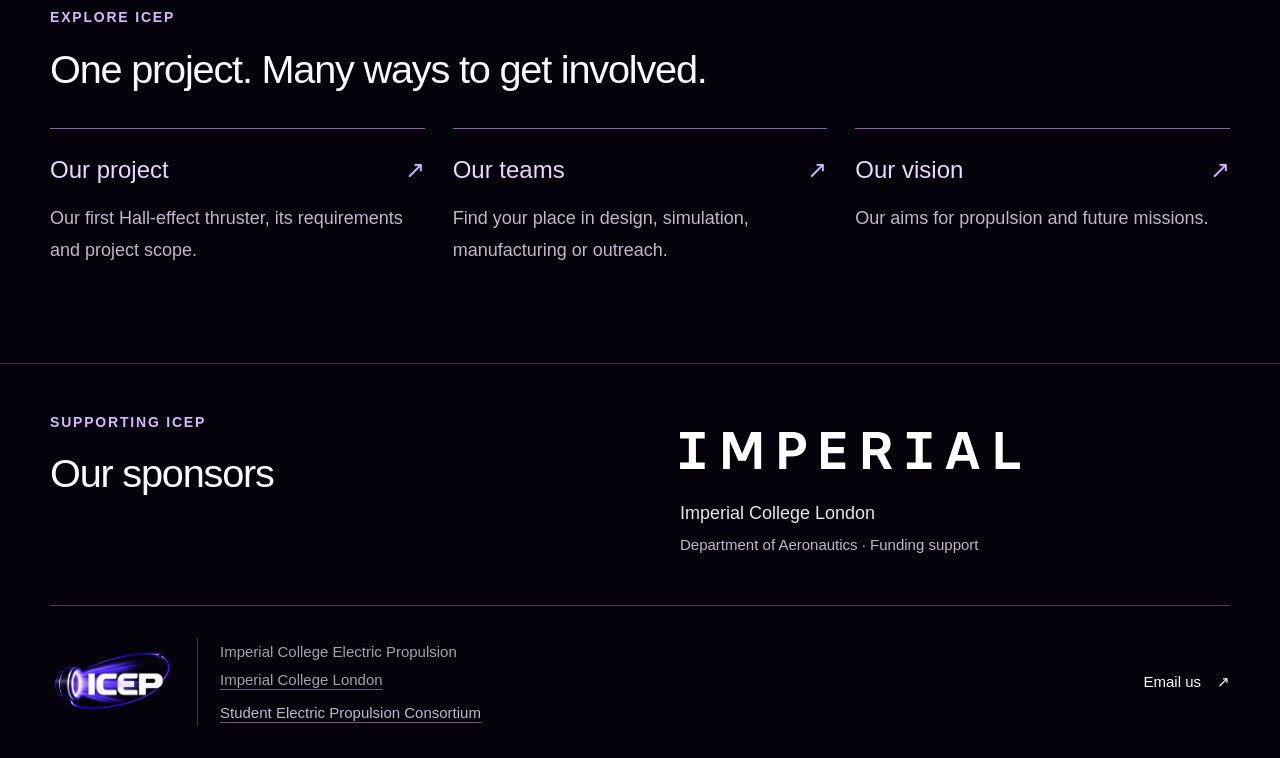
==== commit 9eb60fba: "Update website for the ICEP organisation and clarify aims Point canonical URLs, social previews, leg" ====
--- a/multi-page/index.html
+++ b/multi-page/index.html
@@ -1,2 +1,2 @@
 <!doctype html>
-<html lang="en-GB"><head><meta charset="utf-8"><meta name="viewport" content="width=device-width, initial-scale=1"><meta http-equiv="refresh" content="0; url=https://dce521.github.io/icep-website/"><link rel="canonical" href="https://dce521.github.io/icep-website/"><title>ICEP</title></head><body><p>ICEP has moved to its main address. <a href="https://dce521.github.io/icep-website/">Continue to ICEP</a>.</p></body></html>
+<html lang="en-GB"><head><meta charset="utf-8"><meta name="viewport" content="width=device-width, initial-scale=1"><meta http-equiv="refresh" content="0; url=https://imperial-college-electric-propulsion.github.io/ICEP-website/"><link rel="canonical" href="https://imperial-college-electric-propulsion.github.io/ICEP-website/"><title>ICEP</title></head><body><p>ICEP has moved to its main address. <a href="https://imperial-college-electric-propulsion.github.io/ICEP-website/">Continue to ICEP</a>.</p></body></html>
